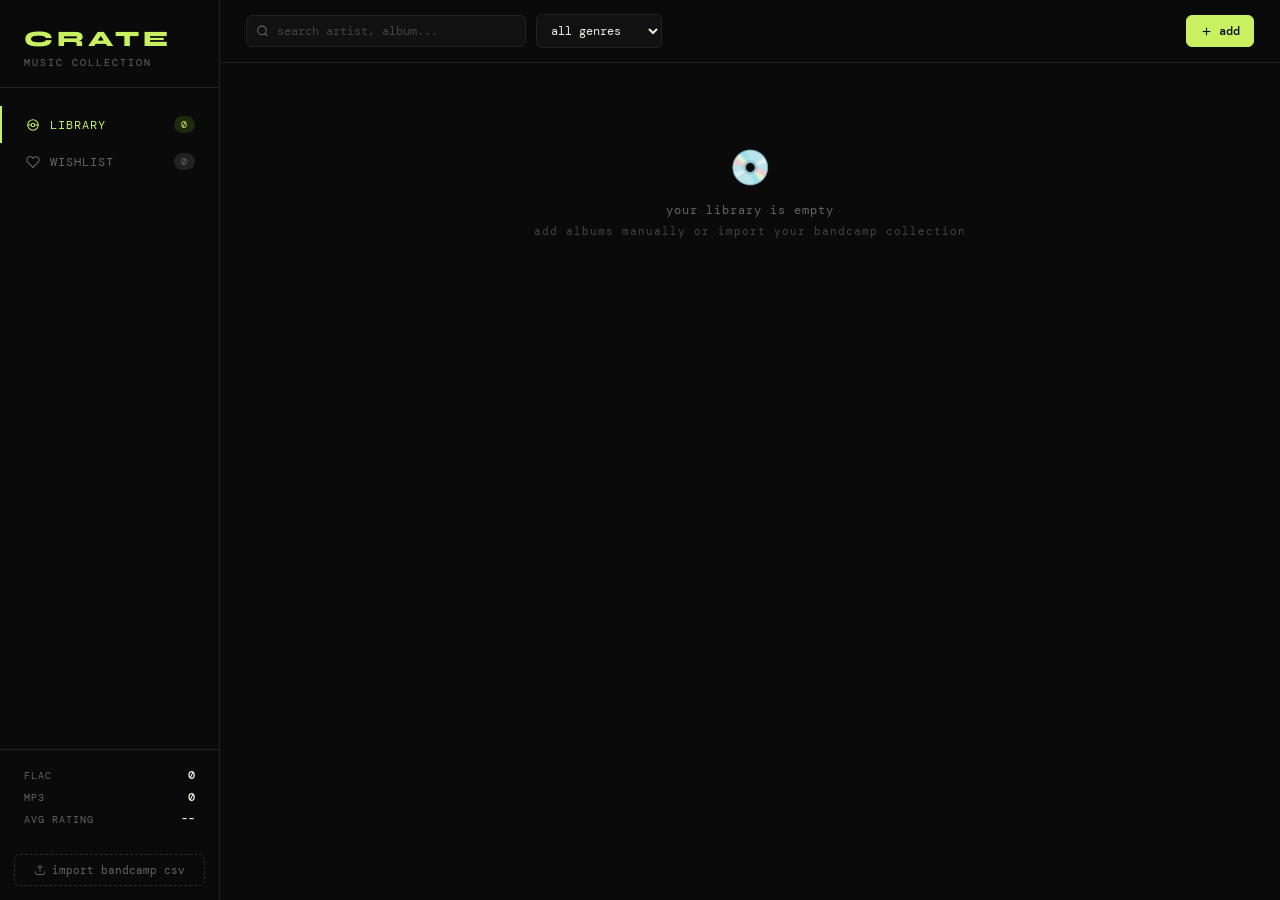
==== music-collection.html @ fa915a63 "auto-update: CRATE music collection" ====
<!DOCTYPE html>
<html lang="en">
<head>
<meta charset="UTF-8">
<meta name="viewport" content="width=device-width, initial-scale=1.0">
<title>CRATE</title>
<link href="https://fonts.googleapis.com/css2?family=Syne:wght@400;500;600;700;800&family=DM+Mono:ital,wght@0,300;0,400;0,500;1,300&display=swap" rel="stylesheet">
<style>
:root{--bg:#0a0a0a;--surface:#111;--surface2:#1a1a1a;--border:#222;--border2:#2e2e2e;--text:#f0ede6;--muted:#666;--muted2:#444;--accent:#c8f060;--accent2:#8ff0a0;--red:#ff5f5f;--amber:#ffb830;--blue:#60b8ff;}
*{box-sizing:border-box;margin:0;padding:0;}html{font-size:14px;}
body{background:var(--bg);color:var(--text);font-family:'DM Mono',monospace;min-height:100vh;}
::-webkit-scrollbar{width:4px;}::-webkit-scrollbar-track{background:var(--bg);}::-webkit-scrollbar-thumb{background:var(--border2);border-radius:2px;}
.shell{display:flex;height:100vh;overflow:hidden;}
.sidebar{width:220px;flex-shrink:0;border-right:1px solid var(--border);display:flex;flex-direction:column;}
.logo{padding:26px 24px 18px;border-bottom:1px solid var(--border);}
.logo-word{font-family:'Syne',sans-serif;font-size:22px;font-weight:800;letter-spacing:4px;color:var(--accent);}
.logo-sub{font-size:10px;color:var(--muted);letter-spacing:2px;margin-top:4px;text-transform:uppercase;}
.nav{padding:18px 0;flex:1;}
.nav-item{display:flex;align-items:center;gap:10px;padding:10px 24px;cursor:pointer;font-size:12px;letter-spacing:1px;color:var(--muted);text-transform:uppercase;transition:color .15s;border-left:2px solid transparent;user-select:none;}
.nav-item:hover{color:var(--text);}.nav-item.active{color:var(--accent);border-left-color:var(--accent);}
.nav-item svg{width:14px;height:14px;flex-shrink:0;}
.nav-count{margin-left:auto;background:var(--border);color:var(--muted);font-size:10px;padding:2px 7px;border-radius:20px;}
.nav-item.active .nav-count{background:#1e2a10;color:var(--accent);}
.sidebar-stats{padding:14px 24px;border-top:1px solid var(--border);}
.sidebar-stat{display:flex;justify-content:space-between;align-items:center;padding:3px 0;}
.sidebar-stat-label{font-size:10px;color:var(--muted);letter-spacing:1px;text-transform:uppercase;}
.sidebar-stat-val{font-size:12px;font-weight:500;}
.import-btn{margin:10px 14px 14px;display:flex;align-items:center;gap:6px;padding:8px 12px;border-radius:6px;border:1px dashed var(--border2);background:transparent;color:var(--muted);font-family:'DM Mono',monospace;font-size:11px;cursor:pointer;transition:all .15s;justify-content:center;}
.import-btn:hover{border-color:var(--accent);color:var(--accent);}
.main{flex:1;display:flex;flex-direction:column;overflow:hidden;}
.topbar{padding:14px 26px;border-bottom:1px solid var(--border);display:flex;align-items:center;gap:10px;flex-wrap:wrap;}
.search-wrap{position:relative;flex:1;min-width:160px;max-width:280px;}
.search-wrap svg{position:absolute;left:10px;top:50%;transform:translateY(-50%);width:13px;height:13px;color:var(--muted);pointer-events:none;}
.search{width:100%;background:var(--surface);border:1px solid var(--border);color:var(--text);font-family:'DM Mono',monospace;font-size:12px;padding:7px 10px 7px 30px;border-radius:6px;outline:none;}
.search:focus{border-color:var(--border2);}.search::placeholder{color:var(--muted2);}
select{background:var(--surface);border:1px solid var(--border);color:var(--text);font-family:'DM Mono',monospace;font-size:12px;padding:7px 10px;border-radius:6px;outline:none;cursor:pointer;}
.topbar-right{margin-left:auto;display:flex;gap:8px;}
.btn{display:flex;align-items:center;gap:6px;padding:7px 13px;border-radius:6px;border:1px solid var(--border);background:transparent;color:var(--text);font-family:'DM Mono',monospace;font-size:12px;cursor:pointer;transition:all .15s;}
.btn:hover{border-color:var(--border2);background:var(--surface);}
.btn-accent{background:var(--accent);color:#0a0a0a;border-color:var(--accent);font-weight:500;}
.btn-accent:hover{background:#d4f570;border-color:#d4f570;}
.btn-danger{background:transparent;border-color:#3a1a1a;color:var(--red);}
.btn-danger:hover{background:#1a0808;border-color:var(--red);}
.btn svg{width:13px;height:13px;}
.content{flex:1;overflow-y:auto;padding:22px 26px;}
.grid{display:grid;grid-template-columns:repeat(auto-fill,minmax(175px,1fr));gap:12px;}
.album-card{background:var(--surface);border:1px solid var(--border);border-radius:8px;overflow:hidden;transition:border-color .15s,transform .15s;position:relative;}
.album-card:hover{border-color:var(--border2);transform:translateY(-2px);}
.album-art{width:100%;aspect-ratio:1;display:flex;align-items:center;justify-content:center;font-size:38px;position:relative;background:var(--surface2);overflow:hidden;cursor:pointer;}
.album-art img{width:100%;height:100%;object-fit:cover;position:absolute;inset:0;}
.album-art-overlay{position:absolute;inset:0;background:linear-gradient(to bottom,transparent 50%,rgba(0,0,0,.6));}
.album-art-emoji{position:relative;z-index:1;}
.album-card-body{padding:10px 12px;}
.album-title{font-family:'Syne',sans-serif;font-size:13px;font-weight:600;white-space:nowrap;overflow:hidden;text-overflow:ellipsis;cursor:pointer;transition:color .15s;}
.album-title:hover{color:var(--accent);}
.album-artist{font-size:11px;color:var(--muted);margin-top:2px;white-space:nowrap;overflow:hidden;text-overflow:ellipsis;}
.album-footer{display:flex;align-items:center;justify-content:space-between;margin-top:8px;}
.format-badge{font-size:10px;padding:2px 7px;border-radius:3px;font-weight:500;}
.fmt-flac{background:#0d2010;color:var(--accent2);border:1px solid #1a4020;}
.fmt-mp3{background:#0d1a2a;color:var(--blue);border:1px solid #1a3050;}
.fmt-bc{background:#1a1000;color:var(--amber);border:1px solid #3a2800;}
.stars-row{display:flex;gap:2px;}
.star{font-size:11px;color:var(--muted2);cursor:pointer;transition:color .1s;}.star.on{color:var(--amber);}
.card-actions{position:absolute;top:8px;right:8px;display:flex;gap:4px;opacity:0;transition:opacity .15s;}
.album-card:hover .card-actions{opacity:1;}
.card-action-btn{width:26px;height:26px;border-radius:5px;border:1px solid rgba(255,255,255,.12);background:rgba(10,10,10,.85);color:var(--muted);display:flex;align-items:center;justify-content:center;cursor:pointer;transition:all .15s;backdrop-filter:blur(4px);}
.card-action-btn:hover{color:var(--text);border-color:rgba(255,255,255,.25);}
.card-action-btn svg{width:11px;height:11px;}
.budget-bar{background:var(--surface);border:1px solid var(--border);border-radius:8px;padding:14px 18px;margin-bottom:16px;display:flex;align-items:center;gap:20px;}
.budget-label{font-size:10px;text-transform:uppercase;letter-spacing:1px;color:var(--muted);}
.budget-total{font-family:'Syne',sans-serif;font-size:20px;font-weight:700;color:var(--accent);}
.budget-divider{width:1px;height:32px;background:var(--border);}
.wish-list{display:flex;flex-direction:column;gap:6px;}
.wish-row{background:var(--surface);border:1px solid var(--border);border-radius:8px;padding:10px 14px;display:flex;align-items:center;gap:12px;transition:border-color .15s;}
.wish-row:hover{border-color:var(--border2);}.wish-row.bought{opacity:.4;}
.priority-dot{width:8px;height:8px;border-radius:50%;flex-shrink:0;}
.p-high{background:var(--red);box-shadow:0 0 6px rgba(255,95,95,.4);}
.p-mid{background:var(--amber);}.p-low{background:var(--muted2);}
.wish-art{width:40px;height:40px;border-radius:6px;display:flex;align-items:center;justify-content:center;font-size:18px;flex-shrink:0;background:var(--surface2);overflow:hidden;position:relative;cursor:pointer;}
.wish-art img{width:100%;height:100%;object-fit:cover;position:absolute;inset:0;}
.wish-art-emoji{position:relative;z-index:1;}
.wish-info{flex:1;min-width:0;cursor:pointer;}
.wish-title{font-family:'Syne',sans-serif;font-size:13px;font-weight:600;white-space:nowrap;overflow:hidden;text-overflow:ellipsis;transition:color .15s;}
.wish-info:hover .wish-title{color:var(--accent);}
.wish-sub{font-size:11px;color:var(--muted);margin-top:2px;}
.wish-note{font-size:10px;color:var(--muted2);font-style:italic;margin-top:2px;}
.wish-meta{display:flex;align-items:center;gap:8px;flex-shrink:0;}
.price-tag{font-family:'Syne',sans-serif;font-size:14px;font-weight:700;}
.genre-pill{font-size:10px;padding:2px 8px;border-radius:20px;background:#1e1e1e;color:var(--muted);border:1px solid var(--border);}
.buy-btn{padding:5px 11px;border-radius:5px;border:1px solid var(--border);background:transparent;color:var(--text);font-family:'DM Mono',monospace;font-size:11px;cursor:pointer;transition:all .15s;white-space:nowrap;}
.buy-btn:hover{border-color:var(--accent);color:var(--accent);}
.owned-pill{font-size:10px;padding:3px 10px;border-radius:20px;background:#0d2010;color:var(--accent2);border:1px solid #1a4020;}
.icon-btn{width:26px;height:26px;border-radius:5px;border:1px solid var(--border);background:transparent;color:var(--muted);display:flex;align-items:center;justify-content:center;cursor:pointer;transition:all .15s;flex-shrink:0;}
.icon-btn:hover{color:var(--text);border-color:var(--border2);}
.icon-btn svg{width:11px;height:11px;}
.modal-backdrop{position:fixed;inset:0;background:rgba(0,0,0,.88);display:flex;align-items:center;justify-content:center;z-index:100;opacity:0;pointer-events:none;transition:opacity .2s;}
.modal-backdrop.open{opacity:1;pointer-events:all;}
.modal{background:var(--surface);border:1px solid var(--border2);border-radius:10px;width:500px;max-width:96vw;max-height:90vh;overflow-y:auto;padding:24px;transform:translateY(10px);transition:transform .2s;}
.modal-backdrop.open .modal{transform:translateY(0);}
.modal-title{font-family:'Syne',sans-serif;font-size:16px;font-weight:700;margin-bottom:16px;}
.field{margin-bottom:11px;}
.field label{display:block;font-size:10px;text-transform:uppercase;letter-spacing:1px;color:var(--muted);margin-bottom:5px;}
.field input,.field select,.field textarea{width:100%;background:var(--bg);border:1px solid var(--border2);color:var(--text);font-family:'DM Mono',monospace;font-size:12px;padding:8px 10px;border-radius:6px;outline:none;transition:border-color .15s;}
.field input:focus,.field select:focus,.field textarea:focus{border-color:var(--accent);}
.field textarea{resize:vertical;min-height:50px;}
.field-row{display:grid;grid-template-columns:1fr 1fr;gap:12px;}
.modal-actions{display:flex;gap:8px;justify-content:flex-end;margin-top:16px;}
.btn-ghost{background:transparent;border-color:var(--border);color:var(--muted);}.btn-ghost:hover{color:var(--text);}
.mb-search-wrap{position:relative;}.mb-search-wrap input{padding-right:76px;}
.mb-search-btn{position:absolute;right:6px;top:50%;transform:translateY(-50%);padding:4px 10px;border-radius:4px;border:1px solid var(--border2);background:var(--surface2);color:var(--text);font-family:'DM Mono',monospace;font-size:11px;cursor:pointer;transition:all .15s;}
.mb-search-btn:hover{border-color:var(--accent);color:var(--accent);}
.mb-results{margin-top:8px;display:flex;flex-direction:column;gap:5px;max-height:200px;overflow-y:auto;}
.mb-result{display:flex;align-items:center;gap:10px;padding:8px 10px;border-radius:6px;border:1px solid var(--border);cursor:pointer;transition:border-color .15s;}
.mb-result:hover{border-color:var(--border2);}.mb-result.selected{border-color:var(--accent);background:#1a2510;}
.mb-result-art{width:34px;height:34px;border-radius:4px;background:var(--surface2);flex-shrink:0;display:flex;align-items:center;justify-content:center;font-size:14px;overflow:hidden;}
.mb-result-art img{width:100%;height:100%;object-fit:cover;}
.mb-result-info{flex:1;min-width:0;}
.mb-result-title{font-size:12px;font-weight:500;white-space:nowrap;overflow:hidden;text-overflow:ellipsis;}
.mb-result-sub{font-size:11px;color:var(--muted);margin-top:1px;}
.mb-loading{text-align:center;padding:14px;font-size:11px;color:var(--muted);}
.mb-divider{display:flex;align-items:center;gap:10px;margin:14px 0 10px;}
.mb-divider span{font-size:10px;color:var(--muted);letter-spacing:1px;text-transform:uppercase;white-space:nowrap;}
.mb-divider::before,.mb-divider::after{content:'';flex:1;height:1px;background:var(--border);}
.art-preview{display:none;align-items:center;gap:10px;margin-top:10px;padding:8px 10px;background:var(--surface2);border-radius:6px;border:1px solid var(--border);}
.art-preview img{width:44px;height:44px;border-radius:5px;object-fit:cover;}
.art-preview-label{font-size:11px;color:var(--muted);}
.edit-art-wrap{display:flex;gap:14px;margin-bottom:14px;align-items:flex-start;}
.edit-art-thumb{width:80px;height:80px;border-radius:8px;background:var(--surface2);display:flex;align-items:center;justify-content:center;font-size:30px;flex-shrink:0;overflow:hidden;border:1px solid var(--border);}
.edit-art-thumb img{width:100%;height:100%;object-fit:cover;}
.edit-art-side{display:flex;flex-direction:column;gap:6px;flex:1;min-width:0;}
.edit-stars{display:flex;gap:4px;}
.edit-star{font-size:20px;color:var(--muted2);cursor:pointer;transition:color .1s;}.edit-star.on{color:var(--amber);}
.del-confirm{background:#160808;border:1px solid #3a1212;border-radius:8px;padding:14px;margin-top:12px;display:none;}
.del-confirm.show{display:block;}
.del-confirm p{font-size:12px;color:var(--muted);margin-bottom:10px;line-height:1.5;}
.bc-steps{margin:12px 0;}
.bc-step{display:flex;gap:12px;padding:9px 0;border-bottom:1px solid var(--border);}
.bc-step:last-child{border-bottom:none;}
.bc-step-num{width:20px;height:20px;border-radius:50%;background:var(--accent);color:#0a0a0a;font-size:11px;font-weight:700;display:flex;align-items:center;justify-content:center;flex-shrink:0;margin-top:1px;}
.bc-step-text{font-size:12px;color:var(--muted);line-height:1.6;}
.bc-step-text a{color:var(--accent);text-decoration:none;}.bc-step-text a:hover{text-decoration:underline;}
.drop-zone{border:2px dashed var(--border2);border-radius:8px;padding:26px;text-align:center;cursor:pointer;transition:all .15s;margin-top:14px;}
.drop-zone:hover,.drop-zone.drag-over{border-color:var(--accent);background:#0f1a08;}
.drop-zone-icon{font-size:26px;margin-bottom:8px;}
.drop-zone-text{font-size:12px;color:var(--muted);}.drop-zone-text strong{color:var(--text);}
.toast{position:fixed;bottom:22px;right:22px;background:var(--surface2);border:1px solid var(--border2);border-radius:8px;padding:10px 16px;font-size:12px;color:var(--text);transform:translateY(20px);opacity:0;transition:all .2s;pointer-events:none;z-index:200;display:flex;align-items:center;gap:8px;}
.toast.show{transform:translateY(0);opacity:1;}
.toast-dot{width:6px;height:6px;border-radius:50%;background:var(--accent);flex-shrink:0;}
.empty{text-align:center;padding:60px 20px;color:var(--muted);font-size:12px;letter-spacing:1px;}
.empty-icon{font-size:34px;margin-bottom:12px;}
.empty-hint{margin-top:6px;font-size:11px;color:var(--muted2);}
</style>
</head>
<body>
<div class="shell">
  <aside class="sidebar">
    <div class="logo"><div class="logo-word">CRATE</div><div class="logo-sub">music collection</div></div>
    <nav class="nav">
      <div class="nav-item active" onclick="setTab('library')" id="nav-library">
        <svg viewBox="0 0 24 24" fill="none" stroke="currentColor" stroke-width="1.8"><circle cx="12" cy="12" r="9"/><circle cx="12" cy="12" r="3"/><line x1="3" y1="12" x2="9" y2="12"/><line x1="15" y1="12" x2="21" y2="12"/></svg>
        Library <span class="nav-count" id="lib-count">0</span>
      </div>
      <div class="nav-item" onclick="setTab('wishlist')" id="nav-wishlist">
        <svg viewBox="0 0 24 24" fill="none" stroke="currentColor" stroke-width="1.8"><path d="M20.84 4.61a5.5 5.5 0 0 0-7.78 0L12 5.67l-1.06-1.06a5.5 5.5 0 0 0-7.78 7.78l1.06 1.06L12 21.23l7.78-7.78 1.06-1.06a5.5 5.5 0 0 0 0-7.78z"/></svg>
        Wishlist <span class="nav-count" id="wish-count">0</span>
      </div>
    </nav>
    <div class="sidebar-stats">
      <div class="sidebar-stat"><span class="sidebar-stat-label">FLAC</span><span class="sidebar-stat-val" id="stat-flac">0</span></div>
      <div class="sidebar-stat"><span class="sidebar-stat-label">MP3</span><span class="sidebar-stat-val" id="stat-mp3">0</span></div>
      <div class="sidebar-stat"><span class="sidebar-stat-label">Avg rating</span><span class="sidebar-stat-val" id="stat-rating">--</span></div>
    </div>
    <button class="import-btn" onclick="openImport()">
      <svg width="12" height="12" viewBox="0 0 24 24" fill="none" stroke="currentColor" stroke-width="2"><path d="M21 15v4a2 2 0 0 1-2 2H5a2 2 0 0 1-2-2v-4"/><polyline points="17 8 12 3 7 8"/><line x1="12" y1="3" x2="12" y2="15"/></svg>
      import bandcamp csv
    </button>
  </aside>
  <main class="main">
    <div class="topbar">
      <div class="search-wrap">
        <svg viewBox="0 0 24 24" fill="none" stroke="currentColor" stroke-width="2"><circle cx="11" cy="11" r="8"/><line x1="21" y1="21" x2="16.65" y2="16.65"/></svg>
        <input class="search" type="text" placeholder="search artist, album..." id="search" oninput="render()"/>
      </div>
      <select id="genre-filter" onchange="render()">
        <option value="">all genres</option>
        <option>hyperpop</option><option>digicore</option><option>electronic</option>
        <option>hip-hop</option><option>experimental</option><option>ambient</option><option>noise</option>
      </select>
      <div class="topbar-right">
        <button class="btn btn-accent" onclick="openAdd()">
          <svg viewBox="0 0 24 24" fill="none" stroke="currentColor" stroke-width="2"><line x1="12" y1="5" x2="12" y2="19"/><line x1="5" y1="12" x2="19" y2="12"/></svg>
          add
        </button>
      </div>
    </div>
    <div class="content" id="content"></div>
  </main>
</div>

<!-- ADD MODAL -->
<div class="modal-backdrop" id="add-modal" onclick="bgClose(event,'add-modal')">
  <div class="modal">
    <div class="modal-title" id="add-modal-title">add to library</div>
    <div class="field">
      <label>search musicbrainz or paste release url / id</label>
      <div class="mb-search-wrap">
        <input type="text" id="mb-query" placeholder="artist + album, or musicbrainz.org/release/..." onkeydown="if(event.key==='Enter')mbSearch()"/>
        <button class="mb-search-btn" onclick="mbSearch()">search</button>
      </div>
    </div>
    <div id="mb-results-wrap" style="display:none"><div class="mb-results" id="mb-results"></div></div>
    <div class="mb-divider"><span>or fill in manually</span></div>
    <div class="field-row">
      <div class="field"><label>artist</label><input type="text" id="f-artist" placeholder="e.g. JPEGMAFIA"/></div>
      <div class="field"><label>album</label><input type="text" id="f-album" placeholder="e.g. LP!"/></div>
    </div>
    <div class="field-row">
      <div class="field"><label>year</label><input type="number" id="f-year" placeholder="2024"/></div>
      <div class="field"><label>genre</label>
        <select id="f-genre"><option value="">select...</option><option>hyperpop</option><option>digicore</option><option>electronic</option><option>hip-hop</option><option>experimental</option><option>ambient</option><option>noise</option></select>
      </div>
    </div>
    <div id="lib-fields">
      <div class="field-row">
        <div class="field"><label>format</label><select id="f-format"><option>FLAC</option><option>MP3</option></select></div>
        <div class="field"><label>source</label><select id="f-source"><option>Bandcamp</option><option>Soulseek</option><option>Other</option></select></div>
      </div>
      <div class="field"><label>bandcamp url (optional)</label><input type="text" id="f-bcurl" placeholder="https://artist.bandcamp.com/album/..."/></div>
      <div class="field"><label>notes</label><textarea id="f-notes" placeholder="optional..."></textarea></div>
    </div>
    <div id="wish-fields" style="display:none">
      <div class="field-row">
        <div class="field"><label>price ($)</label><input type="number" id="f-price" placeholder="12" min="0" step="0.01"/></div>
        <div class="field"><label>priority</label><select id="f-priority"><option value="high">high</option><option value="mid" selected>mid</option><option value="low">low</option></select></div>
      </div>
      <div class="field"><label>bandcamp url (optional)</label><input type="text" id="f-bcurl-wish" placeholder="https://artist.bandcamp.com/album/..."/></div>
      <div class="field"><label>notes</label><input type="text" id="f-wish-notes" placeholder="e.g. wait for sale..."/></div>
    </div>
    <div class="art-preview" id="art-preview">
      <img id="preview-img" src="" alt=""/>
      <span class="art-preview-label">cover art found</span>
    </div>
    <div class="modal-actions">
      <button class="btn btn-ghost" onclick="closeModal('add-modal')">cancel</button>
      <button class="btn btn-accent" onclick="saveAdd()">save</button>
    </div>
  </div>
</div>

<!-- EDIT MODAL -->
<div class="modal-backdrop" id="edit-modal" onclick="bgClose(event,'edit-modal')">
  <div class="modal" style="width:480px">
    <div class="modal-title" id="edit-title">edit</div>
    <div class="edit-art-wrap">
      <div class="edit-art-thumb" id="edit-thumb">&#x1F4BF;</div>
      <div class="edit-art-side">
        <div style="font-size:10px;color:var(--muted);letter-spacing:1px;text-transform:uppercase;margin-bottom:4px">rating</div>
        <div class="edit-stars" id="edit-stars"></div>
        <button class="btn" style="font-size:11px;padding:5px 10px;margin-top:8px;width:fit-content" onclick="retryArt()">
          <svg viewBox="0 0 24 24" fill="none" stroke="currentColor" stroke-width="2"><polyline points="1 4 1 10 7 10"/><path d="M3.51 15a9 9 0 1 0 .49-3.88"/></svg>
          retry art
        </button>
        <div class="field" style="margin-top:6px;margin-bottom:0">
          <input type="text" id="edit-art-url" placeholder="or paste image url directly..."/>
        </div>
      </div>
    </div>
    <div class="field-row">
      <div class="field"><label>artist</label><input type="text" id="edit-artist"/></div>
      <div class="field"><label>album</label><input type="text" id="edit-album"/></div>
    </div>
    <div class="field-row">
      <div class="field"><label>year</label><input type="number" id="edit-year"/></div>
      <div class="field"><label>genre</label>
        <select id="edit-genre"><option value="">none</option><option>hyperpop</option><option>digicore</option><option>electronic</option><option>hip-hop</option><option>experimental</option><option>ambient</option><option>noise</option></select>
      </div>
    </div>
    <div id="edit-lib-fields">
      <div class="field-row">
        <div class="field"><label>format</label><select id="edit-format"><option>FLAC</option><option>MP3</option></select></div>
        <div class="field"><label>source</label><select id="edit-source"><option>Bandcamp</option><option>Soulseek</option><option>Other</option></select></div>
      </div>
      <div class="field"><label>bandcamp url</label><input type="text" id="edit-bcurl" placeholder="https://artist.bandcamp.com/album/..."/></div>
      <div class="field"><label>notes</label><textarea id="edit-notes"></textarea></div>
    </div>
    <div id="edit-wish-fields" style="display:none">
      <div class="field-row">
        <div class="field"><label>price ($)</label><input type="number" id="edit-price" min="0" step="0.01"/></div>
        <div class="field"><label>priority</label><select id="edit-priority"><option value="high">high</option><option value="mid">mid</option><option value="low">low</option></select></div>
      </div>
      <div class="field"><label>bandcamp url</label><input type="text" id="edit-bcurl-wish" placeholder="https://artist.bandcamp.com/album/..."/></div>
      <div class="field"><label>notes</label><input type="text" id="edit-wish-notes"/></div>
    </div>
    <div class="del-confirm" id="del-confirm">
      <p>Remove <strong id="del-name"></strong> from your collection? This cannot be undone.</p>
      <div style="display:flex;gap:8px">
        <button class="btn btn-ghost" onclick="document.getElementById('del-confirm').classList.remove('show')">cancel</button>
        <button class="btn btn-danger" onclick="confirmDelete()">yes, remove</button>
      </div>
    </div>
    <div class="modal-actions">
      <button class="btn btn-danger" onclick="showDel()">
        <svg viewBox="0 0 24 24" fill="none" stroke="currentColor" stroke-width="2"><polyline points="3 6 5 6 21 6"/><path d="M19 6l-1 14H6L5 6"/><path d="M10 11v6M14 11v6"/><path d="M9 6V4h6v2"/></svg>
        remove
      </button>
      <button class="btn btn-ghost" onclick="closeModal('edit-modal')">cancel</button>
      <button class="btn btn-accent" onclick="saveEdit()">save changes</button>
    </div>
  </div>
</div>

<!-- IMPORT MODAL -->
<div class="modal-backdrop" id="import-modal" onclick="bgClose(event,'import-modal')">
  <div class="modal" style="width:470px">
    <div class="modal-title">import from bandcamp</div>
    <p style="font-size:12px;color:var(--muted);line-height:1.6">Bandcamp lets you export a CSV of everything you own:</p>
    <div class="bc-steps">
      <div class="bc-step"><div class="bc-step-num">1</div><div class="bc-step-text">Go to <a href="https://bandcamp.com/settings" target="_blank">bandcamp.com/settings</a> and scroll to <strong>Download your data</strong></div></div>
      <div class="bc-step"><div class="bc-step-num">2</div><div class="bc-step-text">Click <strong>Request your data</strong> - Bandcamp emails you a download link</div></div>
      <div class="bc-step"><div class="bc-step-num">3</div><div class="bc-step-text">Download the zip and find <strong>collection.csv</strong> inside</div></div>
      <div class="bc-step"><div class="bc-step-num">4</div><div class="bc-step-text">Drop it below - CRATE imports everything and fetches art automatically</div></div>
    </div>
    <div class="drop-zone" id="drop-zone" onclick="document.getElementById('bc-file').click()" ondragover="dragOver(event)" ondragleave="dragLeave()" ondrop="dropFile(event)">
      <div class="drop-zone-icon">&#x1F4C2;</div>
      <div class="drop-zone-text"><strong>drop collection.csv here</strong><br>or click to browse</div>
    </div>
    <input type="file" id="bc-file" accept=".csv" style="display:none" onchange="handleFile(event)"/>
    <div id="import-status" style="margin-top:12px;font-size:12px;color:var(--muted);text-align:center;min-height:18px;"></div>
    <div class="modal-actions"><button class="btn" onclick="exportData()" style="margin-right:auto">
          <svg viewBox="0 0 24 24" fill="none" stroke="currentColor" stroke-width="2"><path d="M21 15v4a2 2 0 0 1-2 2H5a2 2 0 0 1-2-2v-4"/><polyline points="7 10 12 15 17 10"/><line x1="12" y1="15" x2="12" y2="3"/></svg>
          export json
        </button><button class="btn btn-ghost" onclick="closeModal('import-modal')">close</button></div>
  </div>
</div>

<div class="toast" id="toast"><div class="toast-dot"></div><span id="toast-msg"></span></div>

<script>
let tab='library',selArt=null,selMbId=null;
let editingId=null,editingList=null,editRating=0;
let library=[],wishlist=[];

const COLORS=['#1a2510','#10181a','#1a1018','#181510','#101820','#1a1010','#121a10'];
const EMOJIS=['\u{1F3B5}','\u{1F4BF}','\u{1F300}','\u26A1','\u{1F5A4}','\u{1F50A}','\u{1F3A7}','\u{1F49C}','\u{1F9E8}','\u{1F319}'];
function hash(s){let h=5381;for(let i=0;i<s.length;i++)h=((h<<5)+h)+s.charCodeAt(i);return Math.abs(h);}
function bg(s){return COLORS[hash(s)%COLORS.length];}
function em(s){return EMOJIS[hash(s)%EMOJIS.length];}

const artCache={};
function imgExists(url){return new Promise(res=>{const i=new Image();i.onload=()=>res(true);i.onerror=()=>res(false);i.src=url;});}
async function itunesArt(artist,album){
  try{const q=encodeURIComponent(artist+' '+album);const r=await fetch('https://itunes.apple.com/search?term='+q+'&entity=album&limit=3');const d=await r.json();if(d.results&&d.results.length)return d.results[0].artworkUrl100.replace('100x100bb','600x600bb');}catch(e){}return null;
}
async function getArt(artist,album,mbId){
  const key=mbId||artist+'::'+album;
  if(artCache[key]!==undefined)return artCache[key];
  artCache[key]=null;
  if(mbId){const url='https://coverartarchive.org/release/'+mbId+'/front-250';if(await imgExists(url)){artCache[key]=url;return url;}}
  try{
    const q=encodeURIComponent('artist:"'+artist+'" release:"'+album+'"');
    const r=await fetch('https://musicbrainz.org/ws/2/release/?query='+q+'&limit=3&fmt=json',{headers:{'User-Agent':'CRATE/1.0'}});
    const d=await r.json();
    if(d.releases&&d.releases.length){for(const rel of d.releases){const url='https://coverartarchive.org/release/'+rel.id+'/front-250';if(await imgExists(url)){artCache[key]=url;return url;}}}
  }catch(e){}
  const it=await itunesArt(artist,album);artCache[key]=it;return it;
}
const sleep=ms=>new Promise(r=>setTimeout(r,ms));
async function loadAllArt(){
  for(const item of [...library,...wishlist]){
    if(item.artUrl)continue;
    const url=await getArt(item.artist,item.album,item.mbId||null);
    if(url){item.artUrl=url;loadState();render();}
    await sleep(150);
  }
}

function artistStr(rel){if(!rel['artist-credit'])return '';return rel['artist-credit'].map(a=>typeof a==='string'?a:(a.artist?.name||'')).join('');}
async function mbSearch(){
  const q=document.getElementById('mb-query').value.trim();if(!q)return;
  const wrap=document.getElementById('mb-results-wrap'),el=document.getElementById('mb-results');
  wrap.style.display='block';el.innerHTML='<div class="mb-loading">searching...</div>';
  const m=q.match(/([0-9a-f]{8}-[0-9a-f]{4}-[0-9a-f]{4}-[0-9a-f]{4}-[0-9a-f]{12})/i);
  if(m){await mbById(m[1]);return;}
  try{
    const r=await fetch('https://musicbrainz.org/ws/2/release/?query='+encodeURIComponent(q)+'&limit=10&fmt=json',{headers:{'User-Agent':'CRATE/1.0'}});
    const d=await r.json();
    if(!d.releases||!d.releases.length){el.innerHTML='<div class="mb-loading">no results</div>';return;}
    const seen=new Set();
    const list=d.releases.filter(r=>{const k=artistStr(r)+'::'+r.title;if(seen.has(k))return false;seen.add(k);return true;}).slice(0,6);
    showMbResults(list.map(r=>({id:r.id,title:r.title,artist:artistStr(r),date:r.date||''})));
  }catch(e){el.innerHTML='<div class="mb-loading">search failed</div>';}
}
async function mbById(id){
  const el=document.getElementById('mb-results');
  try{const r=await fetch('https://musicbrainz.org/ws/2/release/'+id+'?inc=artist-credits&fmt=json',{headers:{'User-Agent':'CRATE/1.0'}});const d=await r.json();showMbResults([{id:d.id,title:d.title,artist:artistStr(d),date:d.date||''}]);}
  catch(e){el.innerHTML='<div class="mb-loading">could not fetch</div>';}
}
function showMbResults(results){
  const el=document.getElementById('mb-results');
  el.innerHTML=results.map(r=>'<div class="mb-result" id="mbr-'+r.id+'" onclick="selectMb(\''+r.id+'\',\''+esc(r.title)+'\',\''+esc(r.artist)+'\',\''+r.date+'\')"><div class="mb-result-art" id="mbra-'+r.id+'">&#x1F4BF;</div><div class="mb-result-info"><div class="mb-result-title">'+r.title+'</div><div class="mb-result-sub">'+r.artist+(r.date?' &middot; '+r.date.slice(0,4):'')+'</div></div></div>').join('');
  results.forEach(async r=>{
    const el=document.getElementById('mbra-'+r.id);if(!el)return;
    const caa='https://coverartarchive.org/release/'+r.id+'/front-250';
    if(await imgExists(caa)){if(el)el.innerHTML='<img src="'+caa+'"/>';return;}
    const it=await itunesArt(r.artist,r.title);if(it&&el)el.innerHTML='<img src="'+it+'"/>';
  });
}
async function selectMb(id,title,artist,date){
  document.querySelectorAll('.mb-result').forEach(e=>e.classList.remove('selected'));
  document.getElementById('mbr-'+id)?.classList.add('selected');
  selMbId=id;
  document.getElementById('f-artist').value=artist;
  document.getElementById('f-album').value=title;
  const yr=date?parseInt(date.slice(0,4)):null;if(yr)document.getElementById('f-year').value=yr;
  const preview=document.getElementById('art-preview'),img=document.getElementById('preview-img');
  const caa='https://coverartarchive.org/release/'+id+'/front-250';
  if(await imgExists(caa)){img.src=caa;selArt=caa;preview.style.display='flex';}
  else{const it=await itunesArt(artist,title);if(it){img.src=it;selArt=it;preview.style.display='flex';}}
}
function esc(s){return(s||'').replace(/\\/g,'\\\\').replace(/'/g,"\\\'");}

function openBandcamp(item){
  if(item&&item.bcUrl)window.open(item.bcUrl,'_blank');
  else if(item)window.open('https://bandcamp.com/search?q='+encodeURIComponent(item.artist+' '+item.album),'_blank');
}

function setTab(t){tab=t;document.getElementById('nav-library').classList.toggle('active',t==='library');document.getElementById('nav-wishlist').classList.toggle('active',t==='wishlist');render();}
function starsHtml(rating,id,lst){return Array.from({length:5},(_,i)=>'<span class="star'+(i<rating?' on':'')+'" onclick="event.stopPropagation();quickRate('+id+',\''+lst+'\','+(i+1)+')">&#9733;</span>').join('');}

function renderLibrary(items){
  if(!items.length)return'<div class="empty"><div class="empty-icon">&#x1F4BF;</div>your library is empty<div class="empty-hint">add albums manually or import your bandcamp collection</div></div>';
  return'<div class="grid">'+items.map(x=>'<div class="album-card"><div class="album-art" style="background:'+bg(x.album)+'" onclick="openBandcamp(getItem('+x.id+',\'library\'))" title="open on bandcamp">'+(x.artUrl?'<img src="'+x.artUrl+'" onerror="this.style.display=\'none\'"/>' :'')+'<div class="album-art-overlay"></div><span class="album-art-emoji">'+em(x.artist)+'</span></div><div class="card-actions"><div class="card-action-btn" title="edit" onclick="openEdit('+x.id+',\'library\')"><svg viewBox="0 0 24 24" fill="none" stroke="currentColor" stroke-width="2"><path d="M11 4H4a2 2 0 0 0-2 2v14a2 2 0 0 0 2 2h14a2 2 0 0 0 2-2v-7"/><path d="M18.5 2.5a2.121 2.121 0 0 1 3 3L12 15l-4 1 1-4 9.5-9.5z"/></svg></div><div class="card-action-btn" title="open on bandcamp" onclick="openBandcamp(getItem('+x.id+',\'library\'))" style="color:#1da0c3"><svg viewBox="0 0 24 24" fill="none" stroke="currentColor" stroke-width="2"><path d="M18 13v6a2 2 0 0 1-2 2H5a2 2 0 0 1-2-2V8a2 2 0 0 1 2-2h6"/><polyline points="15 3 21 3 21 9"/><line x1="10" y1="14" x2="21" y2="3"/></svg></div></div><div class="album-card-body"><div class="album-title" onclick="openBandcamp(getItem('+x.id+',\'library\'))" title="open on bandcamp">'+x.album+'</div><div class="album-artist">'+x.artist+'</div><div class="album-footer"><span class="format-badge '+(x.source==='Bandcamp'?'fmt-bc':'fmt-'+x.format.toLowerCase())+'">'+x.format+(x.source==='Bandcamp'?' &middot; BC':'')+'</span><div class="stars-row">'+starsHtml(x.rating,x.id,'library')+'</div></div>'+(x.notes?'<div style="font-size:10px;color:var(--muted2);margin-top:5px;font-style:italic;overflow:hidden;text-overflow:ellipsis;white-space:nowrap">'+x.notes+'</div>':'')+'</div></div>').join('')+'</div>';
}

function renderWishlist(items){
  const pending=items.filter(x=>!x.bought),total=pending.reduce((s,x)=>s+x.price,0);
  const bar='<div class="budget-bar"><div><div class="budget-label">wishlist total</div><div class="budget-total">$'+total.toFixed(2)+'</div></div><div class="budget-divider"></div><div><div class="budget-label">pending</div><div style="font-size:16px;font-family:\'Syne\',sans-serif;font-weight:700">'+pending.length+' albums</div></div></div>';
  if(!items.length)return bar+'<div class="empty"><div class="empty-icon">&#x1F3B5;</div>wishlist is empty<div class="empty-hint">add albums you want to buy</div></div>';
  return bar+'<div class="wish-list">'+items.map(x=>'<div class="wish-row'+(x.bought?' bought':'')+'"><div class="priority-dot p-'+x.priority+'"></div><div class="wish-art" style="background:'+bg(x.album)+'" onclick="openBandcamp(getItem('+x.id+',\'wishlist\'))" title="open on bandcamp">'+(x.artUrl?'<img src="'+x.artUrl+'" onerror="this.style.display=\'none\'"/>' :'')+'<span class="wish-art-emoji">'+em(x.artist)+'</span></div><div class="wish-info" onclick="openBandcamp(getItem('+x.id+',\'wishlist\'))" title="open on bandcamp"><div class="wish-title">'+x.album+'</div><div class="wish-sub">'+x.artist+(x.year?' &middot; '+x.year:'')+'</div>'+(x.notes?'<div class="wish-note">'+x.notes+'</div>':'')+'</div><div class="wish-meta">'+(x.genre?'<span class="genre-pill">'+x.genre+'</span>':'')+'<span class="price-tag">$'+x.price.toFixed(2)+'</span>'+(x.bought?'<span class="owned-pill">&#10003; owned</span>':'<button class="buy-btn" onclick="markBought('+x.id+')">i bought this</button>')+'<div class="icon-btn" title="edit" onclick="openEdit('+x.id+',\'wishlist\')"><svg viewBox="0 0 24 24" fill="none" stroke="currentColor" stroke-width="2"><path d="M11 4H4a2 2 0 0 0-2 2v14a2 2 0 0 0 2 2h14a2 2 0 0 0 2-2v-7"/><path d="M18.5 2.5a2.121 2.121 0 0 1 3 3L12 15l-4 1 1-4 9.5-9.5z"/></svg></div></div></div>').join('')+'</div>';
}

function render(){
  const q=document.getElementById('search').value.toLowerCase(),g=document.getElementById('genre-filter').value;
  const lf=library.filter(x=>(!q||x.artist.toLowerCase().includes(q)||x.album.toLowerCase().includes(q))&&(!g||x.genre===g));
  const wf=wishlist.filter(x=>(!q||x.artist.toLowerCase().includes(q)||x.album.toLowerCase().includes(q))&&(!g||x.genre===g));
  document.getElementById('lib-count').textContent=library.length;
  document.getElementById('wish-count').textContent=wishlist.filter(x=>!x.bought).length;
  document.getElementById('stat-flac').textContent=library.filter(x=>x.format==='FLAC').length;
  document.getElementById('stat-mp3').textContent=library.filter(x=>x.format==='MP3').length;
  const rated=library.filter(x=>x.rating>0);
  document.getElementById('stat-rating').textContent=rated.length?(rated.reduce((s,x)=>s+x.rating,0)/rated.length).toFixed(1):'--';
  document.getElementById('content').innerHTML=tab==='library'?renderLibrary(lf):renderWishlist(wf);
}

function getItem(id,lst){return(lst==='library'?library:wishlist).find(x=>x.id===id);}
function quickRate(id,lst,n){const x=getItem(id,lst);if(x){x.rating=n;saveState();render();}}
function markBought(id){
  const x=wishlist.find(x=>x.id===id);if(!x)return;
  x.bought=true;
  library.push({id:Date.now(),artist:x.artist,album:x.album,year:x.year,genre:x.genre,format:'FLAC',source:'Bandcamp',rating:0,notes:'',artUrl:x.artUrl,mbId:null,bcUrl:x.bcUrl||null});
  saveState();render();showToast('"'+ x.album+'" moved to library');
}

function openAdd(){
  selArt=null;selMbId=null;
  document.getElementById('lib-fields').style.display=tab==='library'?'block':'none';
  document.getElementById('wish-fields').style.display=tab==='wishlist'?'block':'none';
  document.getElementById('add-modal-title').textContent=tab==='library'?'add to library':'add to wishlist';
  document.getElementById('mb-results-wrap').style.display='none';
  document.getElementById('mb-results').innerHTML='';
  document.getElementById('art-preview').style.display='none';
  document.getElementById('preview-img').src='';
  ['f-artist','f-album','f-year','f-notes','f-wish-notes','f-price','mb-query','f-bcurl','f-bcurl-wish'].forEach(id=>{const e=document.getElementById(id);if(e)e.value='';});
  document.getElementById('f-genre').value='';
  document.getElementById('add-modal').classList.add('open');
  setTimeout(()=>document.getElementById('mb-query').focus(),100);
}
function saveAdd(){
  const artist=document.getElementById('f-artist').value.trim(),album=document.getElementById('f-album').value.trim();
  if(!artist||!album){showToast('artist and album are required');return;}
  const year=parseInt(document.getElementById('f-year').value)||new Date().getFullYear();
  const genre=document.getElementById('f-genre').value||'';
  if(tab==='library'){
    library.push({id:Date.now(),artist,album,year,genre,format:document.getElementById('f-format').value,source:document.getElementById('f-source').value,rating:0,notes:document.getElementById('f-notes').value.trim(),artUrl:selArt,mbId:selMbId,bcUrl:document.getElementById('f-bcurl').value.trim()||null});
    showToast('"'+album+'" added to library');
  }else{
    wishlist.push({id:Date.now(),artist,album,year,genre,price:parseFloat(document.getElementById('f-price').value)||0,priority:document.getElementById('f-priority').value,notes:document.getElementById('f-wish-notes').value.trim(),bought:false,artUrl:selArt,bcUrl:document.getElementById('f-bcurl-wish').value.trim()||null});
    showToast('"'+album+'" added to wishlist');
  }
  closeModal('add-modal');render();
}

function renderEditStars(){
  document.getElementById('edit-stars').innerHTML=Array.from({length:5},(_,i)=>'<span class="edit-star'+(i<editRating?' on':'')+'" onclick="setEditRating('+(i+1)+')">&#9733;</span>').join('');
}
function setEditRating(n){editRating=n;renderEditStars();}

function openEdit(id,lst){
  const item=getItem(id,lst);if(!item)return;
  editingId=id;editingList=lst;editRating=item.rating||0;
  document.getElementById('del-confirm').classList.remove('show');
  document.getElementById('edit-title').textContent='edit \u00B7 '+item.album;
  const thumb=document.getElementById('edit-thumb');
  if(item.artUrl){thumb.innerHTML='<img src="'+item.artUrl+'" onerror="this.parentElement.textContent=\'&#x1F4BF;\'">';}
  else{thumb.textContent=em(item.artist);}
  document.getElementById('edit-art-url').value=item.artUrl||'';
  renderEditStars();
  document.getElementById('edit-artist').value=item.artist;
  document.getElementById('edit-album').value=item.album;
  document.getElementById('edit-year').value=item.year||'';
  document.getElementById('edit-genre').value=item.genre||'';
  if(lst==='library'){
    document.getElementById('edit-lib-fields').style.display='block';
    document.getElementById('edit-wish-fields').style.display='none';
    document.getElementById('edit-format').value=item.format||'FLAC';
    document.getElementById('edit-source').value=item.source||'Bandcamp';
    document.getElementById('edit-bcurl').value=item.bcUrl||'';
    document.getElementById('edit-notes').value=item.notes||'';
  }else{
    document.getElementById('edit-lib-fields').style.display='none';
    document.getElementById('edit-wish-fields').style.display='block';
    document.getElementById('edit-price').value=item.price||0;
    document.getElementById('edit-priority').value=item.priority||'mid';
    document.getElementById('edit-bcurl-wish').value=item.bcUrl||'';
    document.getElementById('edit-wish-notes').value=item.notes||'';
  }
  document.getElementById('edit-modal').classList.add('open');
}

async function retryArt(){
  const item=getItem(editingId,editingList);if(!item)return;
  const key=item.mbId||item.artist+'::'+item.album;
  delete artCache[key];showToast('fetching art...');
  const url=await getArt(item.artist,item.album,item.mbId||null);
  if(url){
    item.artUrl=url;
    document.getElementById('edit-thumb').innerHTML='<img src="'+url+'" onerror="this.parentElement.textContent=\'&#x1F4BF;\'">';
    document.getElementById('edit-art-url').value=url;
    render();showToast('art loaded');
  }else showToast('no art found - try pasting a url');
}

function saveEdit(){
  const item=getItem(editingId,editingList);if(!item)return;
  item.artist=document.getElementById('edit-artist').value.trim()||item.artist;
  item.album=document.getElementById('edit-album').value.trim()||item.album;
  item.year=parseInt(document.getElementById('edit-year').value)||item.year;
  item.genre=document.getElementById('edit-genre').value||'';
  item.rating=editRating;
  const manualUrl=document.getElementById('edit-art-url').value.trim();
  item.artUrl=manualUrl||null;
  if(editingList==='library'){
    item.format=document.getElementById('edit-format').value;
    item.source=document.getElementById('edit-source').value;
    item.bcUrl=document.getElementById('edit-bcurl').value.trim()||null;
    item.notes=document.getElementById('edit-notes').value.trim();
  }else{
    item.price=parseFloat(document.getElementById('edit-price').value)||0;
    item.priority=document.getElementById('edit-priority').value;
    item.bcUrl=document.getElementById('edit-bcurl-wish').value.trim()||null;
    item.notes=document.getElementById('edit-wish-notes').value.trim();
  }
  saveState();closeModal('edit-modal');render();showToast('"'+ item.album+'" updated');
}

function showDel(){
  const item=getItem(editingId,editingList);
  document.getElementById('del-name').textContent=item?'"'+item.album+'"':'this';
  document.getElementById('del-confirm').classList.add('show');
}
function confirmDelete(){
  if(editingList==='library')library=library.filter(x=>x.id!==editingId);
  else wishlist=wishlist.filter(x=>x.id!==editingId);
  saveState();closeModal('edit-modal');render();showToast('removed');
}

function openImport(){document.getElementById('import-modal').classList.add('open');}
function closeModal(id){document.getElementById(id).classList.remove('open');}
function bgClose(e,id){if(e.target===document.getElementById(id))closeModal(id);}

function dragOver(e){e.preventDefault();document.getElementById('drop-zone').classList.add('drag-over');}
function dragLeave(){document.getElementById('drop-zone').classList.remove('drag-over');}
function dropFile(e){e.preventDefault();dragLeave();const f=e.dataTransfer.files[0];if(f)processCSV(f);}
function handleFile(e){const f=e.target.files[0];if(f)processCSV(f);}
function splitCSV(line){const cols=[];let cur='',inQ=false;for(const c of line){if(c==='"'){inQ=!inQ;}else if(c===','&&!inQ){cols.push(cur.trim());cur='';}else cur+=c;}cols.push(cur.trim());return cols;}
function parseCSV(text){
  const lines=text.split(/\r?\n/);if(!lines.length)return[];
  const header=splitCSV(lines[0]).map(h=>h.toLowerCase().trim());
  const rows=[];
  for(let i=1;i<lines.length;i++){const l=lines[i].trim();if(!l)continue;const cols=splitCSV(l);const row={};header.forEach((h,i)=>row[h]=(cols[i]||'').replace(/^"|"$/g,''));rows.push(row);}
  return rows;
}
async function processCSV(file){
  const status=document.getElementById('import-status');
  status.textContent='reading file...';
  const text=await file.text();
  const rows=parseCSV(text);
  if(!rows.length){status.textContent='no data found in file';return;}
  const keys=Object.keys(rows[0]);
  const aKey=keys.find(k=>k.includes('artist'))||keys[0];
  const tKey=keys.find(k=>k.includes('title')||k.includes('album'))||keys[1];
  const dKey=keys.find(k=>k.includes('release date')||k.includes('release_date'))||keys.find(k=>k.includes('date'));
  const fKey=keys.find(k=>k.includes('format'));
  const uKey=keys.find(k=>k.includes('url')||k.includes('link'));
  let added=0,skipped=0;
  for(const row of rows){
    const artist=(row[aKey]||'').trim(),album=(row[tKey]||'').trim();
    if(!artist&&!album){skipped++;continue;}
    if(library.find(l=>l.artist.toLowerCase()===artist.toLowerCase()&&l.album.toLowerCase()===album.toLowerCase())){skipped++;continue;}
    const dateStr=dKey?row[dKey]||'':'';
    const year=dateStr?parseInt(dateStr.slice(0,4))||null:null;
    const fmt=fKey?row[fKey]||'':'';
    library.push({id:Date.now()+added,artist,album,year,genre:'',format:fmt.toLowerCase().includes('flac')?'FLAC':'MP3',source:'Bandcamp',rating:0,notes:'',artUrl:null,mbId:null,bcUrl:uKey?row[uKey]||null:null});
    added++;
  }
  render();
  showToast('imported '+added+' albums');
  status.textContent='imported '+added+(skipped?' ('+skipped+' skipped)':'')+'. fetching art...';
  await loadAllArt();
  status.textContent='done - '+added+' albums imported';
}

function showToast(msg){const t=document.getElementById('toast');document.getElementById('toast-msg').textContent=msg;t.classList.add('show');setTimeout(()=>t.classList.remove('show'),2800);}
// STORAGE - IndexedDB
let db;
function initDB(){
  return new Promise((resolve,reject)=>{
    const req=indexedDB.open('CRATE',1);
    req.onerror=()=>reject(req.error);
    req.onsuccess=()=>{db=req.result;resolve();};
    req.onupgradeneeded=(e)=>{
      const d=e.target.result;
      if(!d.objectStoreNames.contains('library'))d.createObjectStore('library',{keyPath:'id'});
      if(!d.objectStoreNames.contains('wishlist'))d.createObjectStore('wishlist',{keyPath:'id'});
    };
  });
}
function saveState(){
  if(!db)return;
  const libTx=db.transaction('library','readwrite');
  const libStore=libTx.objectStore('library');
  libStore.clear();
  library.forEach(item=>libStore.add(item));
  const wishTx=db.transaction('wishlist','readwrite');
  const wishStore=wishTx.objectStore('wishlist');
  wishStore.clear();
  wishlist.forEach(item=>wishStore.add(item));
}
function loadState(){
  return new Promise((resolve)=>{
    if(!db){resolve();return;}
    const libTx=db.transaction('library','readonly');
    const libStore=libTx.objectStore('library');
    const libReq=libStore.getAll();
    libReq.onsuccess=()=>{library=libReq.result||[];
      const wishTx=db.transaction('wishlist','readonly');
      const wishStore=wishTx.objectStore('wishlist');
      const wishReq=wishStore.getAll();
      wishReq.onsuccess=()=>{wishlist=wishReq.result||[];resolve();};
    };
  });
}


function exportData(){
  const data={library,wishlist,exported:new Date().toISOString()};
  const json=JSON.stringify(data,null,2);
  const blob=new Blob([json],{type:'application/json'});
  const url=URL.createObjectURL(blob);
  const a=document.createElement('a');
  a.href=url;
  a.download='crate-collection-'+new Date().toISOString().slice(0,10)+'.json';
  a.click();
  URL.revokeObjectURL(url);
  showToast('exported');
}
function importJSON(file){
  const reader=new FileReader();
  reader.onload=(e)=>{
    try{
      const data=JSON.parse(e.target.result);
      if(data.library)library=data.library;
      if(data.wishlist)wishlist=data.wishlist;
      saveState();render();
      showToast('imported '+data.library.length+' library, '+data.wishlist.length+' wishlist');
    }catch(err){showToast('invalid json file');}
  };
  reader.readAsText(file);
}

document.addEventListener('keydown',e=>{if(e.key==='Escape'){closeModal('add-modal');closeModal('edit-modal');closeModal('import-modal');}});
render();
</script>
</body>
</html>
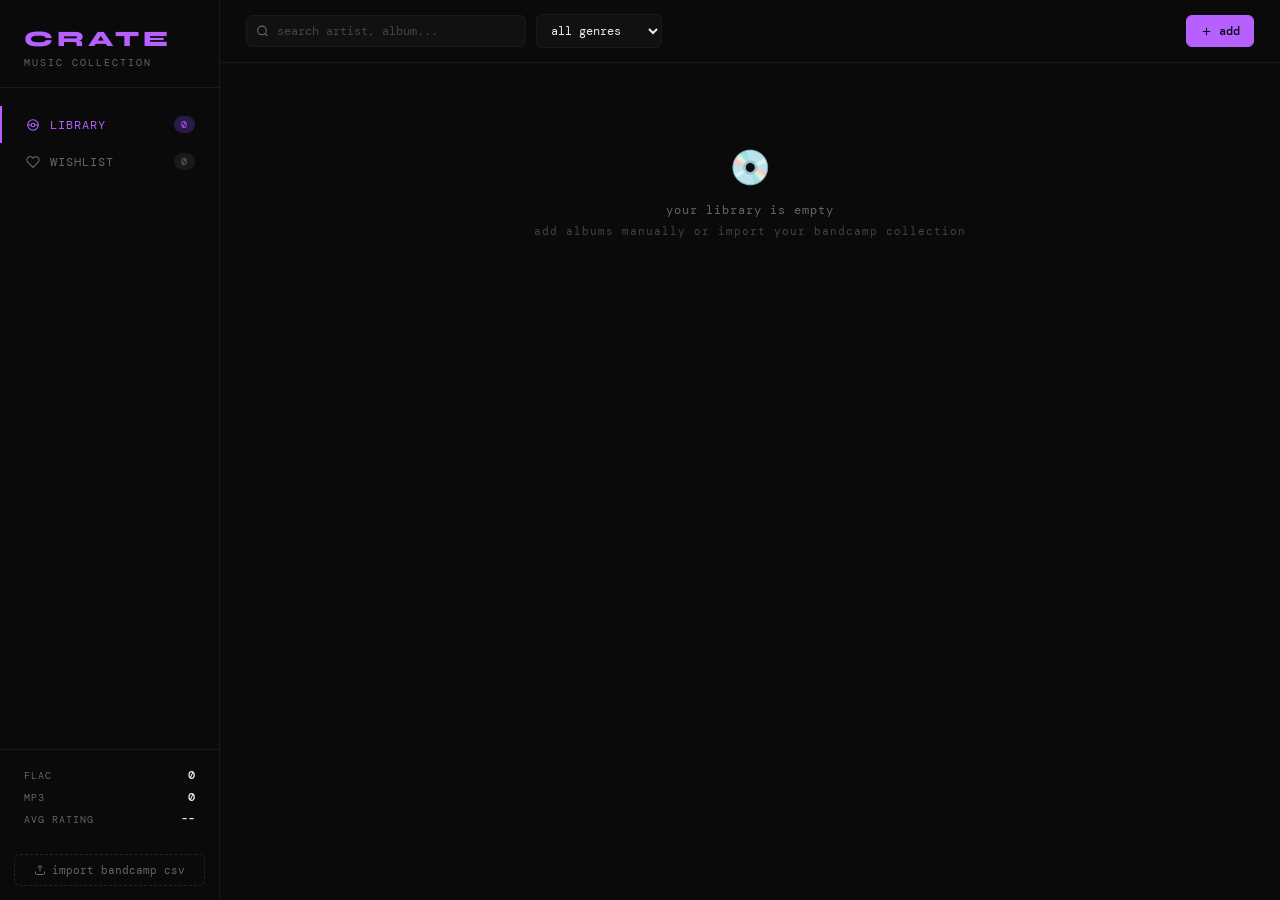
==== commit d2aac2b7: "auto-update: CRATE music collection" ====
--- a/music-collection.html
+++ b/music-collection.html
@@ -6,13 +6,13 @@
 <title>CRATE</title>
 <link href="https://fonts.googleapis.com/css2?family=Syne:wght@400;500;600;700;800&family=DM+Mono:ital,wght@0,300;0,400;0,500;1,300&display=swap" rel="stylesheet">
 <style>
-:root{--bg:#0a0a0a;--surface:#111;--surface2:#1a1a1a;--border:#222;--border2:#2e2e2e;--text:#f0ede6;--muted:#666;--muted2:#444;--accent:#c8f060;--accent2:#8ff0a0;--red:#ff5f5f;--amber:#ffb830;--blue:#60b8ff;}
+:root{--bg:#0a0a0a;--surface:#111;--surface2:#1a1a1a;--border:#1a1a1a;--border2:#242424;--text:#f0ede6;--muted:#666;--muted2:#444;--accent:#b560ff;--accent2:#9d4edd;--red:#ff5f5f;--amber:#ffb830;--blue:#60b8ff;}
 *{box-sizing:border-box;margin:0;padding:0;}html{font-size:14px;}
 body{background:var(--bg);color:var(--text);font-family:'DM Mono',monospace;min-height:100vh;}
 ::-webkit-scrollbar{width:4px;}::-webkit-scrollbar-track{background:var(--bg);}::-webkit-scrollbar-thumb{background:var(--border2);border-radius:2px;}
 .shell{display:flex;height:100vh;overflow:hidden;}
-.sidebar{width:220px;flex-shrink:0;border-right:1px solid var(--border);display:flex;flex-direction:column;}
-.logo{padding:26px 24px 18px;border-bottom:1px solid var(--border);}
+.sidebar{width:220px;flex-shrink:0;border-right:0.5px solid var(--border);display:flex;flex-direction:column;}
+.logo{padding:26px 24px 18px;border-bottom:0.5px solid var(--border);}
 .logo-word{font-family:'Syne',sans-serif;font-size:22px;font-weight:800;letter-spacing:4px;color:var(--accent);}
 .logo-sub{font-size:10px;color:var(--muted);letter-spacing:2px;margin-top:4px;text-transform:uppercase;}
 .nav{padding:18px 0;flex:1;}
@@ -20,7 +20,7 @@
 .nav-item:hover{color:var(--text);}.nav-item.active{color:var(--accent);border-left-color:var(--accent);}
 .nav-item svg{width:14px;height:14px;flex-shrink:0;}
 .nav-count{margin-left:auto;background:var(--border);color:var(--muted);font-size:10px;padding:2px 7px;border-radius:20px;}
-.nav-item.active .nav-count{background:#1e2a10;color:var(--accent);}
+.nav-item.active .nav-count{background:#2a1a4a;color:var(--accent);}
 .sidebar-stats{padding:14px 24px;border-top:1px solid var(--border);}
 .sidebar-stat{display:flex;justify-content:space-between;align-items:center;padding:3px 0;}
 .sidebar-stat-label{font-size:10px;color:var(--muted);letter-spacing:1px;text-transform:uppercase;}
@@ -28,14 +28,14 @@
 .import-btn{margin:10px 14px 14px;display:flex;align-items:center;gap:6px;padding:8px 12px;border-radius:6px;border:1px dashed var(--border2);background:transparent;color:var(--muted);font-family:'DM Mono',monospace;font-size:11px;cursor:pointer;transition:all .15s;justify-content:center;}
 .import-btn:hover{border-color:var(--accent);color:var(--accent);}
 .main{flex:1;display:flex;flex-direction:column;overflow:hidden;}
-.topbar{padding:14px 26px;border-bottom:1px solid var(--border);display:flex;align-items:center;gap:10px;flex-wrap:wrap;}
+.topbar{padding:14px 26px;border-bottom:0.5px solid var(--border);display:flex;align-items:center;gap:10px;flex-wrap:wrap;}
 .search-wrap{position:relative;flex:1;min-width:160px;max-width:280px;}
 .search-wrap svg{position:absolute;left:10px;top:50%;transform:translateY(-50%);width:13px;height:13px;color:var(--muted);pointer-events:none;}
-.search{width:100%;background:var(--surface);border:1px solid var(--border);color:var(--text);font-family:'DM Mono',monospace;font-size:12px;padding:7px 10px 7px 30px;border-radius:6px;outline:none;}
+.search{width:100%;background:var(--surface);border:0.5px solid var(--border);color:var(--text);font-family:'DM Mono',monospace;font-size:12px;padding:7px 10px 7px 30px;border-radius:6px;outline:none;}
 .search:focus{border-color:var(--border2);}.search::placeholder{color:var(--muted2);}
-select{background:var(--surface);border:1px solid var(--border);color:var(--text);font-family:'DM Mono',monospace;font-size:12px;padding:7px 10px;border-radius:6px;outline:none;cursor:pointer;}
+select{background:var(--surface);border:0.5px solid var(--border);color:var(--text);font-family:'DM Mono',monospace;font-size:12px;padding:7px 10px;border-radius:6px;outline:none;cursor:pointer;}
 .topbar-right{margin-left:auto;display:flex;gap:8px;}
-.btn{display:flex;align-items:center;gap:6px;padding:7px 13px;border-radius:6px;border:1px solid var(--border);background:transparent;color:var(--text);font-family:'DM Mono',monospace;font-size:12px;cursor:pointer;transition:all .15s;}
+.btn{display:flex;align-items:center;gap:6px;padding:7px 13px;border-radius:6px;border:0.5px solid var(--border);background:transparent;color:var(--text);font-family:'DM Mono',monospace;font-size:12px;cursor:pointer;transition:all .15s;}
 .btn:hover{border-color:var(--border2);background:var(--surface);}
 .btn-accent{background:var(--accent);color:#0a0a0a;border-color:var(--accent);font-weight:500;}
 .btn-accent:hover{background:#d4f570;border-color:#d4f570;}
@@ -43,20 +43,20 @@
 .btn-danger:hover{background:#1a0808;border-color:var(--red);}
 .btn svg{width:13px;height:13px;}
 .content{flex:1;overflow-y:auto;padding:22px 26px;}
-.grid{display:grid;grid-template-columns:repeat(auto-fill,minmax(175px,1fr));gap:12px;}
-.album-card{background:var(--surface);border:1px solid var(--border);border-radius:8px;overflow:hidden;transition:border-color .15s,transform .15s;position:relative;}
+.grid{display:grid;grid-template-columns:repeat(auto-fill,minmax(200px,1fr));gap:12px;}
+.album-card{background:var(--surface);border:0.5px solid var(--border);border-radius:8px;overflow:hidden;transition:border-color .15s,transform .15s;position:relative;}
 .album-card:hover{border-color:var(--border2);transform:translateY(-2px);}
 .album-art{width:100%;aspect-ratio:1;display:flex;align-items:center;justify-content:center;font-size:38px;position:relative;background:var(--surface2);overflow:hidden;cursor:pointer;}
 .album-art img{width:100%;height:100%;object-fit:cover;position:absolute;inset:0;}
 .album-art-overlay{position:absolute;inset:0;background:linear-gradient(to bottom,transparent 50%,rgba(0,0,0,.6));}
 .album-art-emoji{position:relative;z-index:1;}
-.album-card-body{padding:10px 12px;}
-.album-title{font-family:'Syne',sans-serif;font-size:13px;font-weight:600;white-space:nowrap;overflow:hidden;text-overflow:ellipsis;cursor:pointer;transition:color .15s;}
+.album-card-body{padding:8px 10px;}
+.album-title{font-family:'Syne',sans-serif;font-size:12px;font-weight:600;white-space:nowrap;overflow:hidden;text-overflow:ellipsis;cursor:pointer;transition:color .15s;}
 .album-title:hover{color:var(--accent);}
 .album-artist{font-size:11px;color:var(--muted);margin-top:2px;white-space:nowrap;overflow:hidden;text-overflow:ellipsis;}
 .album-footer{display:flex;align-items:center;justify-content:space-between;margin-top:8px;}
 .format-badge{font-size:10px;padding:2px 7px;border-radius:3px;font-weight:500;}
-.fmt-flac{background:#0d2010;color:var(--accent2);border:1px solid #1a4020;}
+.fmt-flac{background:#1a0f2e;color:#b560ff;border:1px solid #3d1a6a;}
 .fmt-mp3{background:#0d1a2a;color:var(--blue);border:1px solid #1a3050;}
 .fmt-bc{background:#1a1000;color:var(--amber);border:1px solid #3a2800;}
 .stars-row{display:flex;gap:2px;}
@@ -66,17 +66,17 @@
 .card-action-btn{width:26px;height:26px;border-radius:5px;border:1px solid rgba(255,255,255,.12);background:rgba(10,10,10,.85);color:var(--muted);display:flex;align-items:center;justify-content:center;cursor:pointer;transition:all .15s;backdrop-filter:blur(4px);}
 .card-action-btn:hover{color:var(--text);border-color:rgba(255,255,255,.25);}
 .card-action-btn svg{width:11px;height:11px;}
-.budget-bar{background:var(--surface);border:1px solid var(--border);border-radius:8px;padding:14px 18px;margin-bottom:16px;display:flex;align-items:center;gap:20px;}
+.budget-bar{background:var(--surface);border:0.5px solid var(--border);border-radius:8px;padding:14px 18px;margin-bottom:16px;display:flex;align-items:center;gap:20px;}
 .budget-label{font-size:10px;text-transform:uppercase;letter-spacing:1px;color:var(--muted);}
 .budget-total{font-family:'Syne',sans-serif;font-size:20px;font-weight:700;color:var(--accent);}
 .budget-divider{width:1px;height:32px;background:var(--border);}
 .wish-list{display:flex;flex-direction:column;gap:6px;}
-.wish-row{background:var(--surface);border:1px solid var(--border);border-radius:8px;padding:10px 14px;display:flex;align-items:center;gap:12px;transition:border-color .15s;}
+.wish-row{background:var(--surface);border:0.5px solid var(--border);border-radius:8px;padding:10px 14px;display:flex;align-items:center;gap:12px;transition:border-color .15s;}
 .wish-row:hover{border-color:var(--border2);}.wish-row.bought{opacity:.4;}
 .priority-dot{width:8px;height:8px;border-radius:50%;flex-shrink:0;}
 .p-high{background:var(--red);box-shadow:0 0 6px rgba(255,95,95,.4);}
 .p-mid{background:var(--amber);}.p-low{background:var(--muted2);}
-.wish-art{width:40px;height:40px;border-radius:6px;display:flex;align-items:center;justify-content:center;font-size:18px;flex-shrink:0;background:var(--surface2);overflow:hidden;position:relative;cursor:pointer;}
+.wish-art{width:50px;height:50px;border-radius:6px;display:flex;align-items:center;justify-content:center;font-size:18px;flex-shrink:0;background:var(--surface2);overflow:hidden;position:relative;cursor:pointer;}
 .wish-art img{width:100%;height:100%;object-fit:cover;position:absolute;inset:0;}
 .wish-art-emoji{position:relative;z-index:1;}
 .wish-info{flex:1;min-width:0;cursor:pointer;}
@@ -86,31 +86,31 @@
 .wish-note{font-size:10px;color:var(--muted2);font-style:italic;margin-top:2px;}
 .wish-meta{display:flex;align-items:center;gap:8px;flex-shrink:0;}
 .price-tag{font-family:'Syne',sans-serif;font-size:14px;font-weight:700;}
-.genre-pill{font-size:10px;padding:2px 8px;border-radius:20px;background:#1e1e1e;color:var(--muted);border:1px solid var(--border);}
-.buy-btn{padding:5px 11px;border-radius:5px;border:1px solid var(--border);background:transparent;color:var(--text);font-family:'DM Mono',monospace;font-size:11px;cursor:pointer;transition:all .15s;white-space:nowrap;}
+.genre-pill{font-size:10px;padding:2px 8px;border-radius:20px;background:#1e1e1e;color:var(--muted);border:0.5px solid var(--border);}
+.buy-btn{padding:5px 11px;border-radius:5px;border:0.5px solid var(--border);background:transparent;color:var(--text);font-family:'DM Mono',monospace;font-size:11px;cursor:pointer;transition:all .15s;white-space:nowrap;}
 .buy-btn:hover{border-color:var(--accent);color:var(--accent);}
-.owned-pill{font-size:10px;padding:3px 10px;border-radius:20px;background:#0d2010;color:var(--accent2);border:1px solid #1a4020;}
-.icon-btn{width:26px;height:26px;border-radius:5px;border:1px solid var(--border);background:transparent;color:var(--muted);display:flex;align-items:center;justify-content:center;cursor:pointer;transition:all .15s;flex-shrink:0;}
+.owned-pill{font-size:10px;padding:3px 10px;border-radius:20px;background:#1a0f2e;color:#b560ff;border:1px solid #3d1a6a;}
+.icon-btn{width:26px;height:26px;border-radius:5px;border:0.5px solid var(--border);background:transparent;color:var(--muted);display:flex;align-items:center;justify-content:center;cursor:pointer;transition:all .15s;flex-shrink:0;}
 .icon-btn:hover{color:var(--text);border-color:var(--border2);}
 .icon-btn svg{width:11px;height:11px;}
 .modal-backdrop{position:fixed;inset:0;background:rgba(0,0,0,.88);display:flex;align-items:center;justify-content:center;z-index:100;opacity:0;pointer-events:none;transition:opacity .2s;}
 .modal-backdrop.open{opacity:1;pointer-events:all;}
-.modal{background:var(--surface);border:1px solid var(--border2);border-radius:10px;width:500px;max-width:96vw;max-height:90vh;overflow-y:auto;padding:24px;transform:translateY(10px);transition:transform .2s;}
+.modal{background:var(--surface);border:0.5px solid var(--border2);border-radius:10px;width:500px;max-width:96vw;max-height:90vh;overflow-y:auto;padding:24px;transform:translateY(10px);transition:transform .2s;}
 .modal-backdrop.open .modal{transform:translateY(0);}
 .modal-title{font-family:'Syne',sans-serif;font-size:16px;font-weight:700;margin-bottom:16px;}
 .field{margin-bottom:11px;}
 .field label{display:block;font-size:10px;text-transform:uppercase;letter-spacing:1px;color:var(--muted);margin-bottom:5px;}
-.field input,.field select,.field textarea{width:100%;background:var(--bg);border:1px solid var(--border2);color:var(--text);font-family:'DM Mono',monospace;font-size:12px;padding:8px 10px;border-radius:6px;outline:none;transition:border-color .15s;}
+.field input,.field select,.field textarea{width:100%;background:var(--bg);border:0.5px solid var(--border2);color:var(--text);font-family:'DM Mono',monospace;font-size:12px;padding:8px 10px;border-radius:6px;outline:none;transition:border-color .15s;}
 .field input:focus,.field select:focus,.field textarea:focus{border-color:var(--accent);}
 .field textarea{resize:vertical;min-height:50px;}
 .field-row{display:grid;grid-template-columns:1fr 1fr;gap:12px;}
 .modal-actions{display:flex;gap:8px;justify-content:flex-end;margin-top:16px;}
 .btn-ghost{background:transparent;border-color:var(--border);color:var(--muted);}.btn-ghost:hover{color:var(--text);}
 .mb-search-wrap{position:relative;}.mb-search-wrap input{padding-right:76px;}
-.mb-search-btn{position:absolute;right:6px;top:50%;transform:translateY(-50%);padding:4px 10px;border-radius:4px;border:1px solid var(--border2);background:var(--surface2);color:var(--text);font-family:'DM Mono',monospace;font-size:11px;cursor:pointer;transition:all .15s;}
+.mb-search-btn{position:absolute;right:6px;top:50%;transform:translateY(-50%);padding:4px 10px;border-radius:4px;border:0.5px solid var(--border2);background:var(--surface2);color:var(--text);font-family:'DM Mono',monospace;font-size:11px;cursor:pointer;transition:all .15s;}
 .mb-search-btn:hover{border-color:var(--accent);color:var(--accent);}
 .mb-results{margin-top:8px;display:flex;flex-direction:column;gap:5px;max-height:200px;overflow-y:auto;}
-.mb-result{display:flex;align-items:center;gap:10px;padding:8px 10px;border-radius:6px;border:1px solid var(--border);cursor:pointer;transition:border-color .15s;}
+.mb-result{display:flex;align-items:center;gap:10px;padding:8px 10px;border-radius:6px;border:0.5px solid var(--border);cursor:pointer;transition:border-color .15s;}
 .mb-result:hover{border-color:var(--border2);}.mb-result.selected{border-color:var(--accent);background:#1a2510;}
 .mb-result-art{width:34px;height:34px;border-radius:4px;background:var(--surface2);flex-shrink:0;display:flex;align-items:center;justify-content:center;font-size:14px;overflow:hidden;}
 .mb-result-art img{width:100%;height:100%;object-fit:cover;}
@@ -121,11 +121,11 @@
 .mb-divider{display:flex;align-items:center;gap:10px;margin:14px 0 10px;}
 .mb-divider span{font-size:10px;color:var(--muted);letter-spacing:1px;text-transform:uppercase;white-space:nowrap;}
 .mb-divider::before,.mb-divider::after{content:'';flex:1;height:1px;background:var(--border);}
-.art-preview{display:none;align-items:center;gap:10px;margin-top:10px;padding:8px 10px;background:var(--surface2);border-radius:6px;border:1px solid var(--border);}
+.art-preview{display:none;align-items:center;gap:10px;margin-top:10px;padding:8px 10px;background:var(--surface2);border-radius:6px;border:0.5px solid var(--border);}
 .art-preview img{width:44px;height:44px;border-radius:5px;object-fit:cover;}
 .art-preview-label{font-size:11px;color:var(--muted);}
 .edit-art-wrap{display:flex;gap:14px;margin-bottom:14px;align-items:flex-start;}
-.edit-art-thumb{width:80px;height:80px;border-radius:8px;background:var(--surface2);display:flex;align-items:center;justify-content:center;font-size:30px;flex-shrink:0;overflow:hidden;border:1px solid var(--border);}
+.edit-art-thumb{width:80px;height:80px;border-radius:8px;background:var(--surface2);display:flex;align-items:center;justify-content:center;font-size:30px;flex-shrink:0;overflow:hidden;border:0.5px solid var(--border);}
 .edit-art-thumb img{width:100%;height:100%;object-fit:cover;}
 .edit-art-side{display:flex;flex-direction:column;gap:6px;flex:1;min-width:0;}
 .edit-stars{display:flex;gap:4px;}
@@ -134,7 +134,7 @@
 .del-confirm.show{display:block;}
 .del-confirm p{font-size:12px;color:var(--muted);margin-bottom:10px;line-height:1.5;}
 .bc-steps{margin:12px 0;}
-.bc-step{display:flex;gap:12px;padding:9px 0;border-bottom:1px solid var(--border);}
+.bc-step{display:flex;gap:12px;padding:9px 0;border-bottom:0.5px solid var(--border);}
 .bc-step:last-child{border-bottom:none;}
 .bc-step-num{width:20px;height:20px;border-radius:50%;background:var(--accent);color:#0a0a0a;font-size:11px;font-weight:700;display:flex;align-items:center;justify-content:center;flex-shrink:0;margin-top:1px;}
 .bc-step-text{font-size:12px;color:var(--muted);line-height:1.6;}
@@ -143,7 +143,7 @@
 .drop-zone:hover,.drop-zone.drag-over{border-color:var(--accent);background:#0f1a08;}
 .drop-zone-icon{font-size:26px;margin-bottom:8px;}
 .drop-zone-text{font-size:12px;color:var(--muted);}.drop-zone-text strong{color:var(--text);}
-.toast{position:fixed;bottom:22px;right:22px;background:var(--surface2);border:1px solid var(--border2);border-radius:8px;padding:10px 16px;font-size:12px;color:var(--text);transform:translateY(20px);opacity:0;transition:all .2s;pointer-events:none;z-index:200;display:flex;align-items:center;gap:8px;}
+.toast{position:fixed;bottom:22px;right:22px;background:var(--surface2);border:0.5px solid var(--border2);border-radius:8px;padding:10px 16px;font-size:12px;color:var(--text);transform:translateY(20px);opacity:0;transition:all .2s;pointer-events:none;z-index:200;display:flex;align-items:center;gap:8px;}
 .toast.show{transform:translateY(0);opacity:1;}
 .toast-dot{width:6px;height:6px;border-radius:50%;background:var(--accent);flex-shrink:0;}
 .empty{text-align:center;padding:60px 20px;color:var(--muted);font-size:12px;letter-spacing:1px;}
